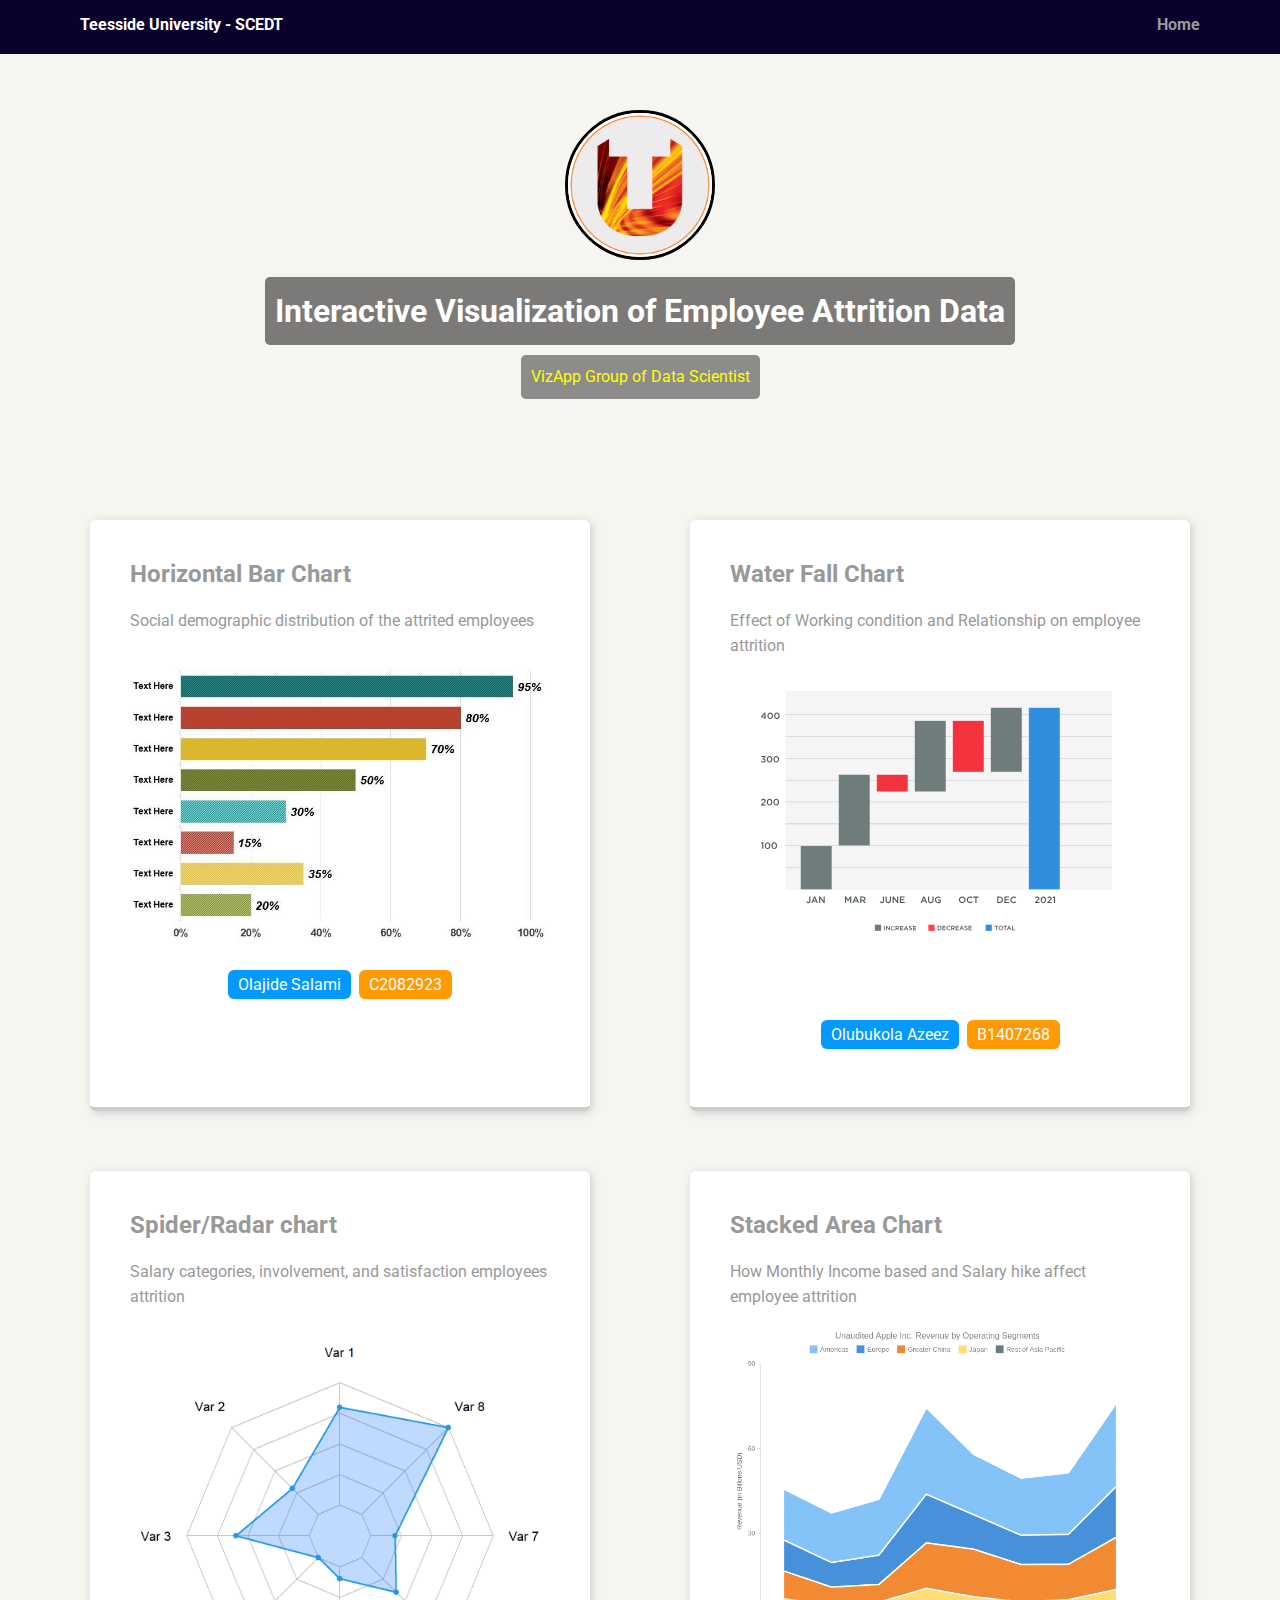
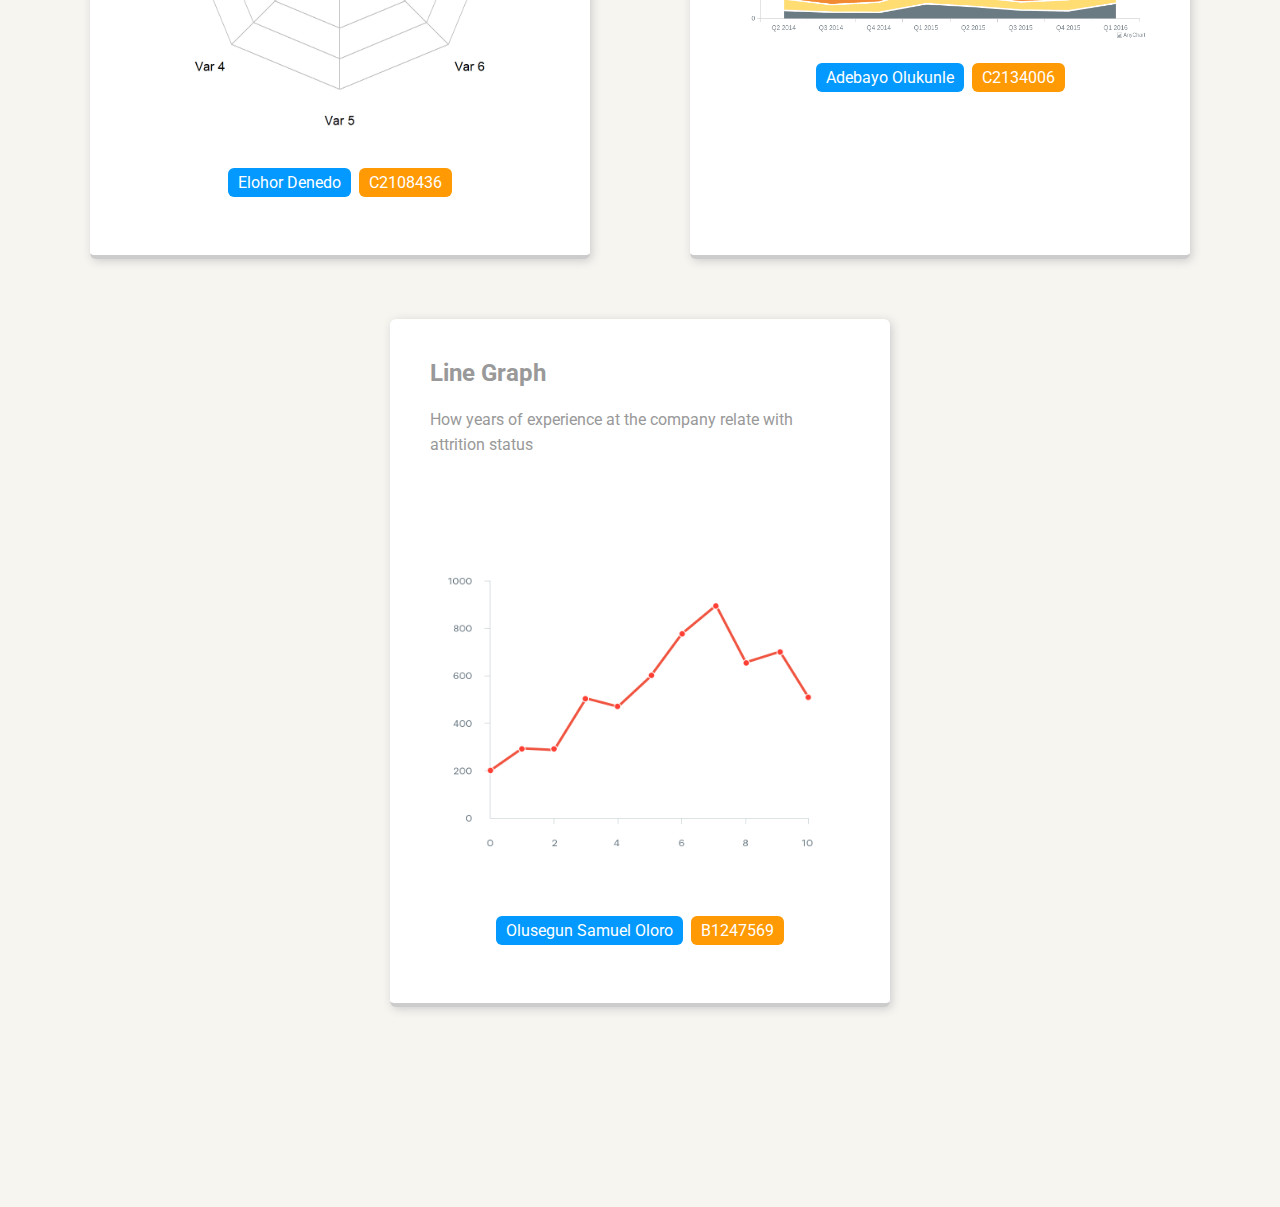
==== index.html @ a4f8a10a "first commit for visualization GU Interface" ====
<!doctype html>
<html lang="en">

<head>
  <meta charset="utf-8">
  <title>Interactive Visualization - VizApp Group</title>
  <meta name="viewport" content="width=device-width, initial-scale=1.0">
  <link rel="stylesheet" href="css/styles.css">
  <link href="https://fonts.googleapis.com/css?family=Muli%7CRoboto:400,300,500,700,900" rel="stylesheet">
</head>

<body>

  <!-- Nav bar -->
  <div class="main-nav">
    <ul class="nav">
      <li class="name">Teesside University - SCEDT</li>
      <li><a href="index.html">Home</a></li>
    </ul>
  </div>

  <!-- Header -->
  <header>
    <div id="overlay"></div>
    <div class=".header">
      <img src="images/tu.png" alt="A glance at me!" class="profile-image">
      <h1 class="tag name">Interactive Visualization of Employee Attrition Data</h1>
      <p class="tag location">VizApp Group of Data Scientist</p>
    </div>
  </header>

  <!-- Main -->
  <main>

    <div class="flex">
      <div class="card">
        <a href="horizontal-bar.html">
          <h2>Horizontal Bar Chart</h2>
          <p>Social demographic distribution of the attrited employees</p>
          <img src="images/horizontal_bar.jpg" alt="Some art" class="thumbnail">
          <ul class="skills">
            <li>Olajide Salami</li>
            <li>C2082923</li>
          </ul>
        </a>
      </div>

      <div class="card">
        <a href="waterfall.html">
          <h2>Water Fall Chart</h2>
          <p>Effect of Working condition and Relationship on employee attrition</p>
          <img src="images/waterfall-chart.svg" alt="Some more art" class="thumbnail">
          <ul class="skills">
            <li>Olubukola Azeez</li>
            <li>B1407268</li>
          </ul>
        </a>
      </div>
    </div>

    <div class="flex">

      <div class="card">
        <a href="spider.html">
          <h2>Spider/Radar chart</h2>
          <p>Salary categories, involvement, and satisfaction employees attrition</p>
          <img src="images/radarchart-area.png" alt="Some art" class="thumbnail">
          <ul class="skills">
            <li>Elohor Denedo</li>
            <li>C2108436</li>
          </ul>
        </a>
      </div>

      <div class="card">
        <a href="C2134006/stacked-area.html">
          <h2>Stacked Area Chart</h2>
          <p>How Monthly Income based and Salary hike affect employee attrition</p>
          <img src="images/stacked-area-chart.png" alt="Some more art" class="thumbnail">
          <ul class="skills">
            <li>Adebayo Olukunle</li>
            <li>C2134006</li>
          </ul>
        </a>
      </div>
    </div>

    <div class="flex">
      <div class="card">
        <a href="spider.html">
          <h2>Line Graph</h2>
          <p>How years of experience at the company relate with attrition status</p>
          <img src="images/line-graph.png" alt="Some art" class="thumbnail">
          <ul class="skills">
            <li>Olusegun Samuel Oloro</li>
            <li>B1247569</li>
          </ul>
        </a>
      </div>
    </div>


  </main>

  <!-- Footer -->
  <footer>
    <ul>
      <li><a href="https://twitter.com/AthenaOneFight?lang=en" class="social twitter">Twitter</a></li>

      <li><a href="https://github.com/athenaozanich" class="social github">Github</a></li>
    </ul>

  </footer>
</body>

</html>
---- css/styles.css ----
/* Global Layout */
* { 
  box-sizing: border-box;
}
  
body {
  margin: 0;
  padding: 0;
  text-align: center;
  font-family: 'Roboto', sans-serif;
  color: #222;
  background: #f7f5f0;
}
/* Link Styles */

a {
  text-decoration: none;
  color: #999;
}
a:hover {
  color: #6633ff;
}

/* Section Styles */

.main-nav {
  width: 100%;
  background: rgb(10, 1, 45);
  min-height: 30px;
  padding: 10px;
  position: fixed;
  text-align: center;
}
.nav {
  display: flex;
  justify-content: space-around;
  font-weight: 700;
  list-style-type: none;
  margin: 0 auto;
  padding: 0;
}

.nav .name {
    display: block;
    margin-right: auto;
    color: white;
}
.nav li {
  padding: 5px 10px 10px 10px;
}
.nav a {
  transition: all .5s;
}
.nav a:hover {
  color: white
}

header {
  text-align: center;
  background: url('images/tub.jpeg') no-repeat ;
  background-size: cover;
  overflow: hidden;
  padding-top: 60px;
}

/* .header::before {
  content: "Multi-line\00000a text";
  background-color: rgba(42, 31, 31, 0.5);
  position: absolute;
  top: 50px;
  white-space: pre;
  right: 150px;
  width: 100%;
  height: 60%;
  font-weight: bold;
  text-align: right;
  font-size: 30px;
} */

#overlay {
  position: fixed; /* Sit on top of the page content */
  display: none; /* Hidden by default */
  width: 100%; /* Full width (cover the whole page) */
  height: 100%; /* Full height (cover the whole page) */
  top: 0; 
  left: 0;
  right: 0;
  bottom: 0;
  background-color: rgba(0,0,0,0.5); /* Black background with opacity */
  z-index: 2; /* Specify a stack order in case you're using a different order for other elements */
  cursor: pointer; /* Add a pointer on hover */
}

header {
  line-height: 1.5;
}

header .profile-image {
  margin-top: 50px;
  width: 150px;
  height: 150px;
  border-radius: 50%;
  border: 3px solid black;
  transition: all .5s;
}
header .profile-image:hover {
  -moz-transform: scaleX(-1);
  -o-transform: scaleX(-1);
  -webkit-transform: scaleX(-1);
  transform: scaleX(-1);
  filter: FlipH;
        -ms-filter: "FlipH";
}
.card .thumbnail{
  width:100%;
}
.tag {
  background-color: rgba(0, 0, 0, 0.5);
  color: white;
  padding: 10px;
  border-radius: 5px;
  display: table;
  margin: 10px auto;
} 
.location {
  background-color: rgba(36, 36, 36, 0.5);
  color: yellow;
  font-weight: normal
}
.card {
  margin: 30px;
  padding: 20px 40px 40px;
  max-width: 500px;
  text-align: left;
  background: #fff;
  border-bottom: 4px solid #ccc;
  border-radius: 6px;
  transition: all .5s;
  box-shadow: 2px 2px 10px #ccc;
}
.card:hover {
  border-color: #ff99ff;
}

ul.skills {
  padding: 0;
  text-align: center;
}

.skills li {
  border-radius: 6px;
  display: inline-block;
  background: #ff9904;
  color: white;
  padding: 5px 10px;
  margin: 2px;
}

.skills li:nth-child(odd) {
  background: #0399ff;
}

footer {
  width: 100%;
  min-height: 30px;
  padding: 20px 0 40px 20px;
}

footer .copyright {
  top: -8px;
  font-size: .75em;
}

footer ul {
  list-style-type: none;
  margin: 0;
  padding: 0;
}

footer ul li {
  display: inline-block;
}

a.social {
  display: inline-block;
  text-indent: -9999px;
  margin-left: 5px;
  width: 30px;
  height: 30px;
  background-size: 30px 30px;
  opacity: .4;
  transition: all .5s;
}
a.twitter {
  background-image: url(images/icon-svg/twitter.svg);
}
a.linkedin {
  background-image: url(images/icon-svg/linkedin.svg);
}
a.github {
  background-image: url(images/icon-svg/github.svg);
}
a.social:hover {
  opacity: 1;
}
.clearfix {
  clear: both;
}

/* Styles for larger screens */
@media screen and (min-width: 720px) {
  
  .flex {
      display: -ms-flexbox;      /* Tweener - IE 10 */
      display: flex; 
      max-width: 1200px;
      -ms-flex-pack: distribute;
      justify-content: space-around;
      margin: 0 auto;
  }

  header {
    min-height: 470px;
  }

  .nav {
    max-width: 1200px;
    padding: 0 30px;
  }


  main {
    padding-top: 20px;
  }

  main p {
    line-height: 1.6em;
  }

  footer {
    font-size: 1.3em;
    max-width: 1200px;
    margin: 40px auto;
  }

}
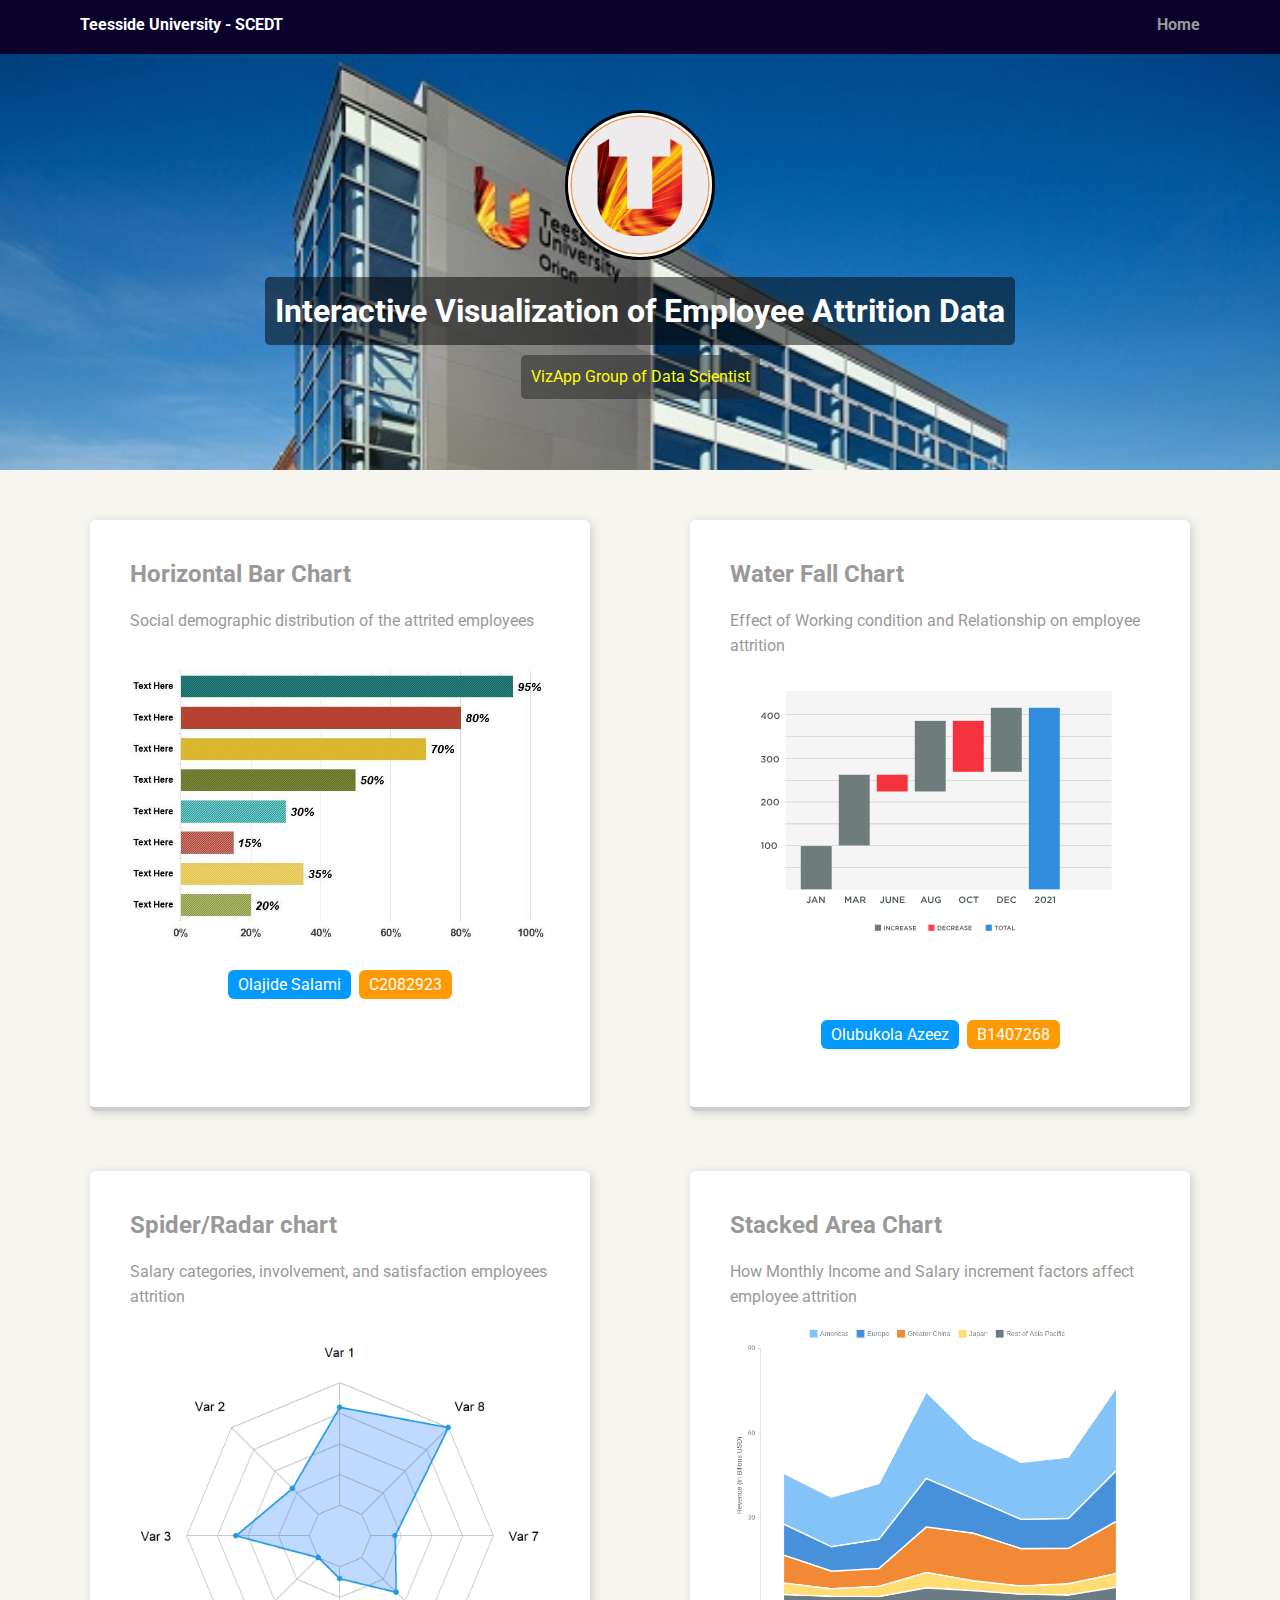
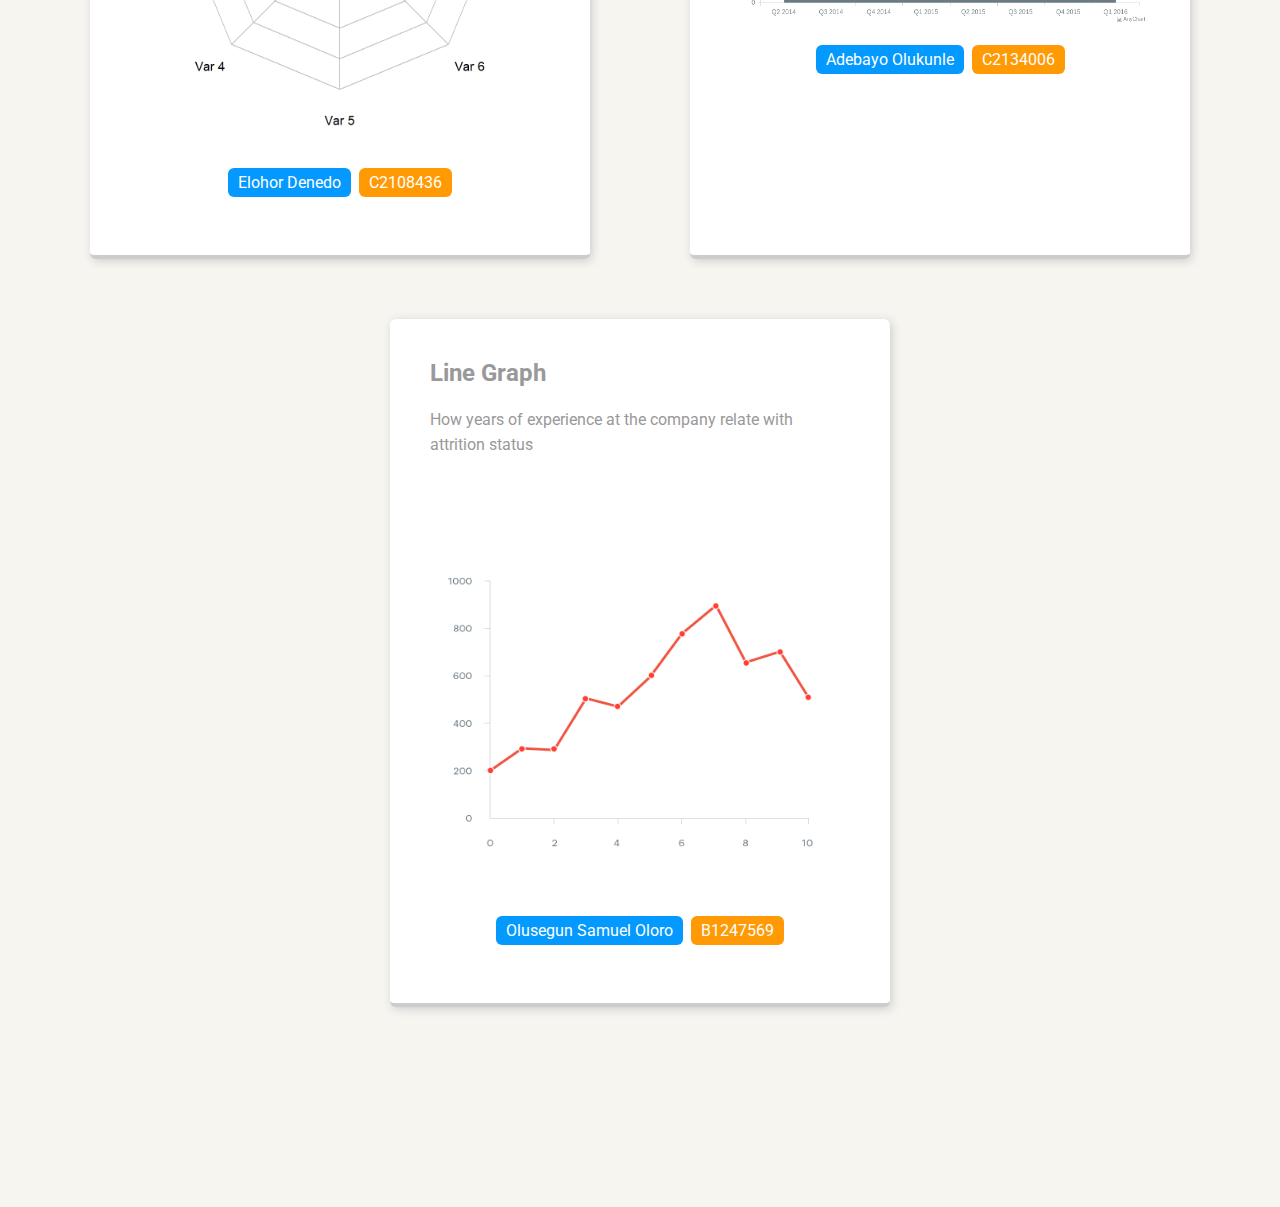
==== commit 33620f1e: "add template for each chart" ====
--- a/index.html
+++ b/index.html
@@ -34,10 +34,10 @@
 
     <div class="flex">
       <div class="card">
-        <a href="horizontal-bar.html">
+        <a href="C2082923/horizontal-bar.html">
           <h2>Horizontal Bar Chart</h2>
           <p>Social demographic distribution of the attrited employees</p>
-          <img src="images/horizontal_bar.jpg" alt="Some art" class="thumbnail">
+          <img src="images/horizontal_bar.jpg" alt="Horizontal BarChart" class="thumbnail">
           <ul class="skills">
             <li>Olajide Salami</li>
             <li>C2082923</li>
@@ -46,10 +46,10 @@
       </div>
 
       <div class="card">
-        <a href="waterfall.html">
+        <a href="B1407268/waterfall.html">
           <h2>Water Fall Chart</h2>
           <p>Effect of Working condition and Relationship on employee attrition</p>
-          <img src="images/waterfall-chart.svg" alt="Some more art" class="thumbnail">
+          <img src="images/waterfall-chart.svg" alt="Waterfall" class="thumbnail">
           <ul class="skills">
             <li>Olubukola Azeez</li>
             <li>B1407268</li>
@@ -61,10 +61,10 @@
     <div class="flex">
 
       <div class="card">
-        <a href="spider.html">
+        <a href="C2108436/spider.html">
           <h2>Spider/Radar chart</h2>
           <p>Salary categories, involvement, and satisfaction employees attrition</p>
-          <img src="images/radarchart-area.png" alt="Some art" class="thumbnail">
+          <img src="images/radarchart-area.png" alt="Spider Chart" class="thumbnail">
           <ul class="skills">
             <li>Elohor Denedo</li>
             <li>C2108436</li>
@@ -75,8 +75,8 @@
       <div class="card">
         <a href="C2134006/stacked-area.html">
           <h2>Stacked Area Chart</h2>
-          <p>How Monthly Income based and Salary hike affect employee attrition</p>
-          <img src="images/stacked-area-chart.png" alt="Some more art" class="thumbnail">
+          <p>How Monthly Income and Salary increment factors affect employee attrition</p>
+          <img src="images/stacked-area-chart.png" alt="Stacked Area Chart" class="thumbnail">
           <ul class="skills">
             <li>Adebayo Olukunle</li>
             <li>C2134006</li>
@@ -87,10 +87,10 @@
 
     <div class="flex">
       <div class="card">
-        <a href="spider.html">
+        <a href="B1247569/line.html">
           <h2>Line Graph</h2>
           <p>How years of experience at the company relate with attrition status</p>
-          <img src="images/line-graph.png" alt="Some art" class="thumbnail">
+          <img src="images/line-graph.png" alt="Line Chart" class="thumbnail">
           <ul class="skills">
             <li>Olusegun Samuel Oloro</li>
             <li>B1247569</li>
@@ -105,9 +105,9 @@
   <!-- Footer -->
   <footer>
     <ul>
-      <li><a href="https://twitter.com/AthenaOneFight?lang=en" class="social twitter">Twitter</a></li>
+      <li><a href="https://twitter.com/Adebayo-teesside" class="social twitter">Twitter</a></li>
 
-      <li><a href="https://github.com/athenaozanich" class="social github">Github</a></li>
+      <li><a href="https://github.com/Adebayo-teesside" class="social github">Github</a></li>
     </ul>
 
   </footer>
--- a/css/styles.css
+++ b/css/styles.css
@@ -57,7 +57,7 @@
 
 header {
   text-align: center;
-  background: url('images/tub.jpeg') no-repeat ;
+  background: url('../images/tub.jpeg') no-repeat ;
   background-size: cover;
   overflow: hidden;
   padding-top: 60px;
